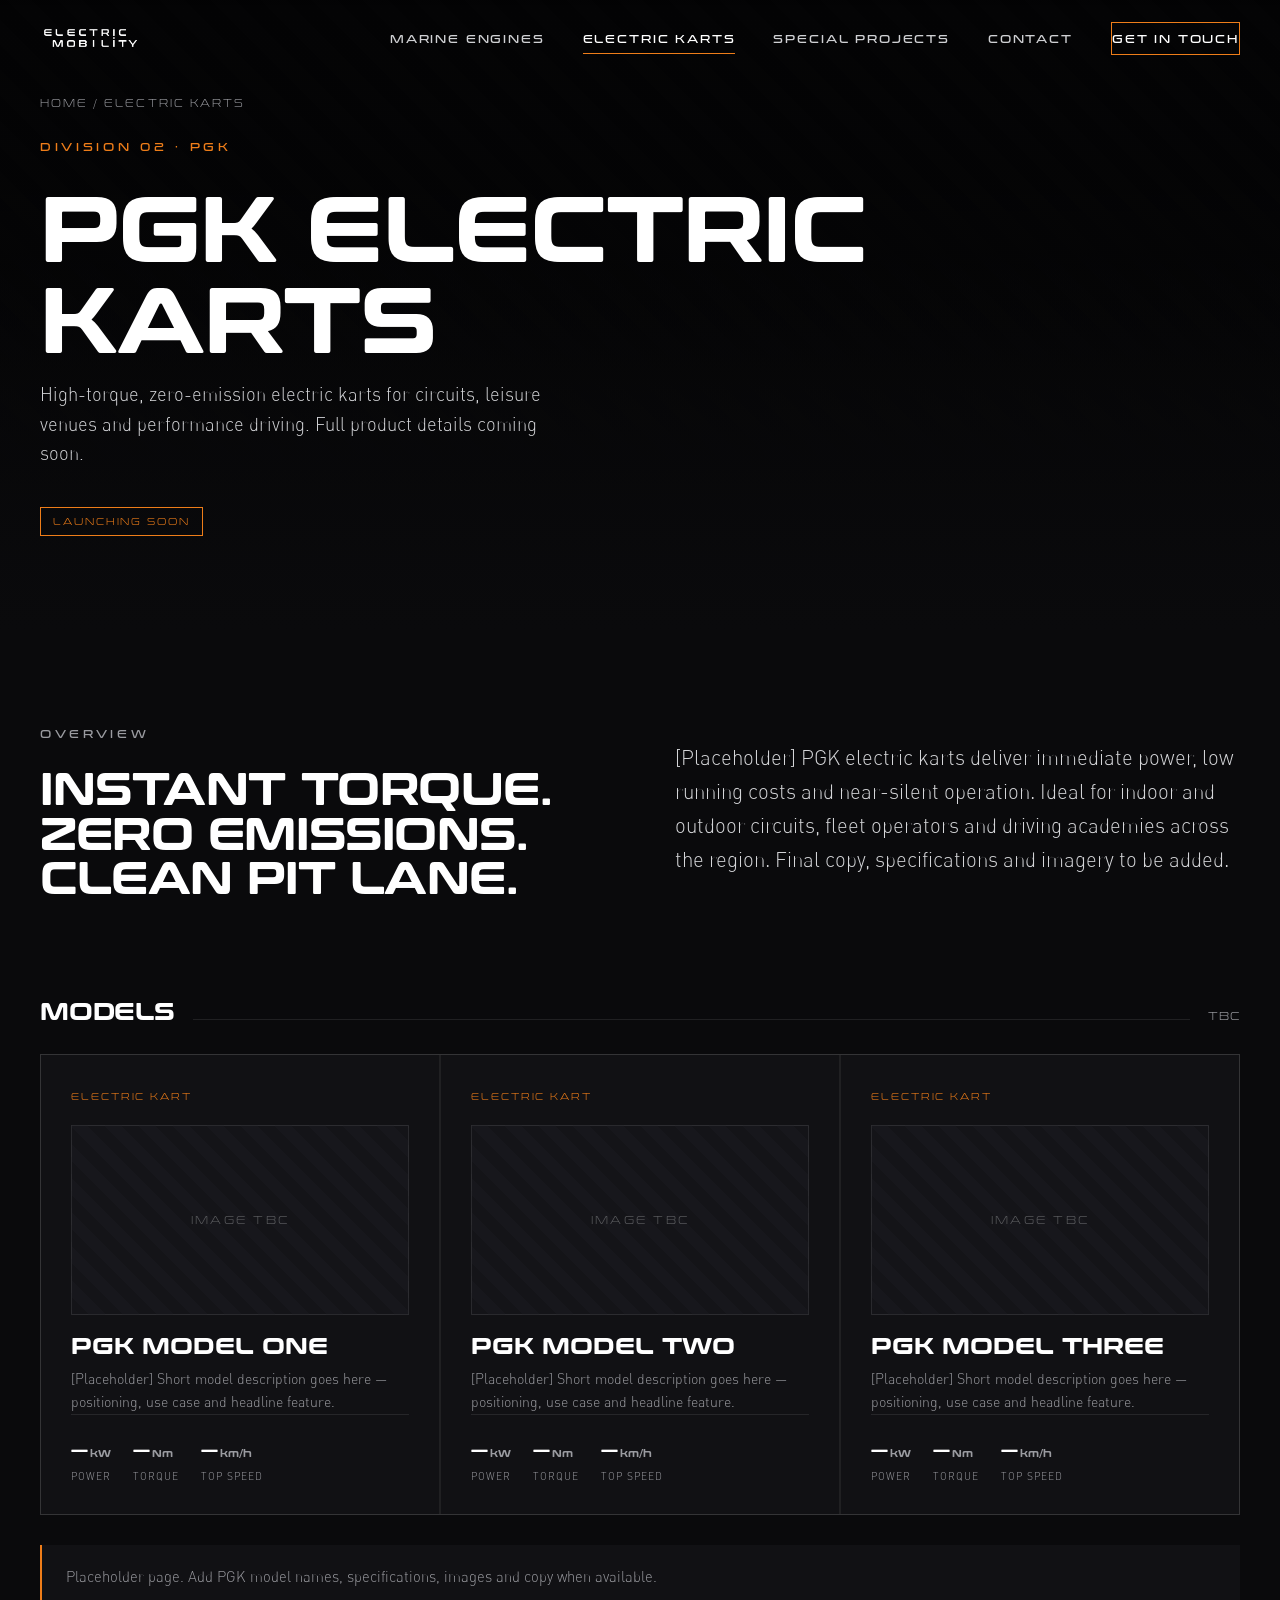
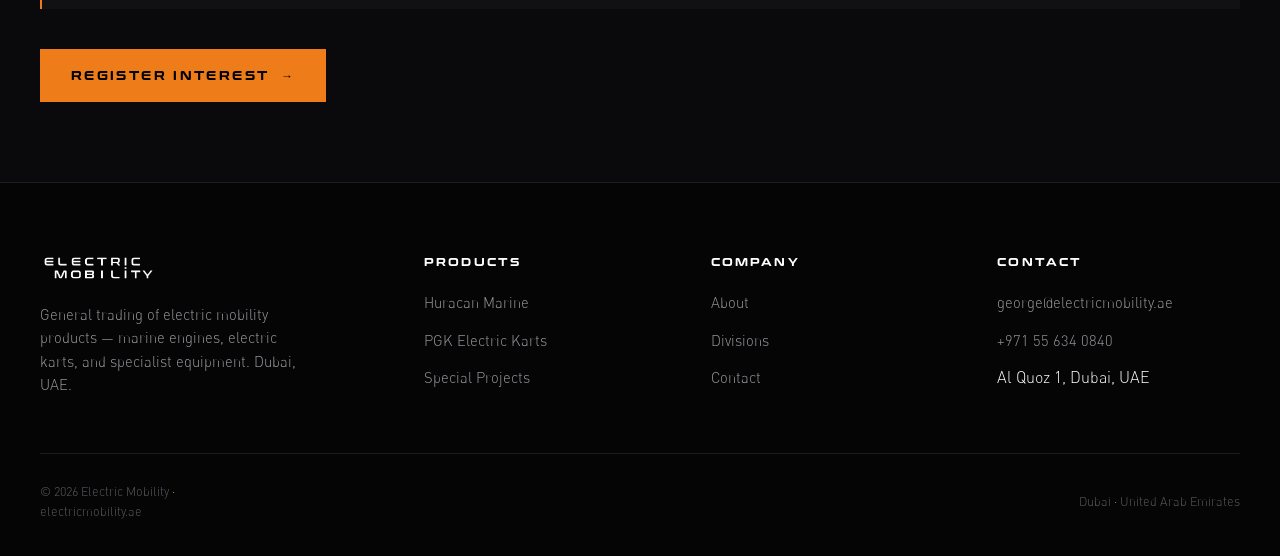
==== karts.html @ 78895242 "Add files via upload" ====
<!DOCTYPE html>
<html lang="en">
<head>
<meta charset="UTF-8">
<meta name="viewport" content="width=device-width, initial-scale=1.0">
<title>PGK Electric Karts | Electric Mobility — Dubai, UAE</title>
<meta name="description" content="PGK electric karts — high-torque, zero-emission karting for circuits, venues and performance driving. Distributed by Electric Mobility, Dubai UAE.">
<link rel="stylesheet" href="css/style.css">
<noscript><style>.reveal{opacity:1;transform:none;}</style></noscript>
</head>
<body>

<!-- NAV -->
<nav class="nav">
  <div class="wrap">
    <a class="nav-logo" href="index.html"><img src="assets/img/logo/em-logo-white.png" alt="Electric Mobility"></a>
    <div class="nav-links">
      <a href="marine.html">Marine Engines</a>
      <a href="karts.html" class="active">Electric Karts</a>
      <a href="special-projects.html">Special Projects</a>
      <a href="index.html#contact">Contact</a>
      <a href="index.html#contact" class="nav-cta">Get in touch</a>
    </div>
    <button class="burger" aria-label="Menu"><span></span><span></span><span></span></button>
  </div>
</nav>
<div class="mobile-menu">
  <a href="marine.html"><span class="idx">01</span>Marine Engines</a>
  <a href="karts.html"><span class="idx">02</span>Electric Karts</a>
  <a href="special-projects.html"><span class="idx">03</span>Special Projects</a>
  <a href="index.html#contact"><span class="idx">04</span>Contact</a>
</div>

<!-- PAGE HERO (placeholder background) -->
<header class="hero page-hero" style="background:radial-gradient(120% 120% at 75% 20%,#1c1c22 0%,#0a0a0c 62%);">
  <div class="hero-bg" style="background:repeating-linear-gradient(45deg,#101014,#101014 18px,#141419 18px,#141419 36px);">
    <div class="hero-bg" style="position:absolute;inset:0;background:linear-gradient(180deg,rgba(0,0,0,.3),rgba(10,10,12,.98));"></div>
  </div>
  <div class="hero-inner">
    <div class="wrap">
      <div class="breadcrumb"><a href="index.html">Home</a> / Electric Karts</div>
      <span class="eyebrow">Division 02 · PGK</span>
      <h1>PGK Electric Karts</h1>
      <p class="sub">High-torque, zero-emission electric karts for circuits, leisure venues and performance driving. Full product details coming soon.</p>
      <div style="margin-top:30px;"><span class="badge-soon">Launching soon</span></div>
    </div>
  </div>
</header>

<!-- INTRO -->
<section class="pad-sm" style="padding-top:90px;">
  <div class="wrap">
    <div class="intro-grid">
      <div class="reveal">
        <span class="eyebrow muted">Overview</span>
        <h2 class="section-title" style="font-size:clamp(1.8rem,3.4vw,2.8rem);">Instant torque. Zero emissions. Clean pit lane.</h2>
      </div>
      <div class="reveal d2">
        <p class="lead">[Placeholder] PGK electric karts deliver immediate power, low running costs and near-silent operation. Ideal for indoor and outdoor circuits, fleet operators and driving academies across the region. Final copy, specifications and imagery to be added.</p>
      </div>
    </div>
  </div>
</section>

<!-- PLACEHOLDER MODELS -->
<section class="pad-sm" style="padding-top:20px;">
  <div class="wrap">
    <div class="group-head reveal"><h3>Models</h3><span class="line"></span><span class="cnt">TBC</span></div>
    <div class="prod-grid">
      <div class="card reveal">
        <div class="card-cat">Electric Kart</div>
        <div class="card-img"><div class="ph" style="width:100%;height:190px;min-height:0;">Image TBC</div></div>
        <h3>PGK Model One</h3>
        <p class="muted" style="font-size:.88rem;">[Placeholder] Short model description goes here — positioning, use case and headline feature.</p>
        <div class="spec">
          <div class="s"><div class="v">—<small>kW</small></div><div class="k">Power</div></div>
          <div class="s"><div class="v">—<small>Nm</small></div><div class="k">Torque</div></div>
          <div class="s"><div class="v">—<small>km/h</small></div><div class="k">Top speed</div></div>
        </div>
      </div>
      <div class="card reveal d1">
        <div class="card-cat">Electric Kart</div>
        <div class="card-img"><div class="ph" style="width:100%;height:190px;min-height:0;">Image TBC</div></div>
        <h3>PGK Model Two</h3>
        <p class="muted" style="font-size:.88rem;">[Placeholder] Short model description goes here — positioning, use case and headline feature.</p>
        <div class="spec">
          <div class="s"><div class="v">—<small>kW</small></div><div class="k">Power</div></div>
          <div class="s"><div class="v">—<small>Nm</small></div><div class="k">Torque</div></div>
          <div class="s"><div class="v">—<small>km/h</small></div><div class="k">Top speed</div></div>
        </div>
      </div>
      <div class="card reveal d2">
        <div class="card-cat">Electric Kart</div>
        <div class="card-img"><div class="ph" style="width:100%;height:190px;min-height:0;">Image TBC</div></div>
        <h3>PGK Model Three</h3>
        <p class="muted" style="font-size:.88rem;">[Placeholder] Short model description goes here — positioning, use case and headline feature.</p>
        <div class="spec">
          <div class="s"><div class="v">—<small>kW</small></div><div class="k">Power</div></div>
          <div class="s"><div class="v">—<small>Nm</small></div><div class="k">Torque</div></div>
          <div class="s"><div class="v">—<small>km/h</small></div><div class="k">Top speed</div></div>
        </div>
      </div>
    </div>
    <div class="note reveal">Placeholder page. Add PGK model names, specifications, images and copy when available.</div>
    <div style="margin-top:40px;" class="reveal"><a href="index.html#contact" class="btn orange">Register interest <span class="arw">→</span></a></div>
  </div>
</section>

<!-- FOOTER -->
<footer class="footer">
  <div class="wrap">
    <div class="footer-grid">
      <div>
        <div class="footer-logo"><img src="assets/img/logo/em-logo-white.png" alt="Electric Mobility"></div>
        <p>General trading of electric mobility products — marine engines, electric karts, and specialist equipment. Dubai, UAE.</p>
      </div>
      <div>
        <h5>Products</h5>
        <ul>
          <li><a href="marine.html">Huracan Marine</a></li>
          <li><a href="karts.html">PGK Electric Karts</a></li>
          <li><a href="special-projects.html">Special Projects</a></li>
        </ul>
      </div>
      <div>
        <h5>Company</h5>
        <ul>
          <li><a href="index.html#about">About</a></li>
          <li><a href="index.html#products">Divisions</a></li>
          <li><a href="index.html#contact">Contact</a></li>
        </ul>
      </div>
      <div>
        <h5>Contact</h5>
        <ul>
          <li><a href="mailto:george@electricmobility.ae">george@electricmobility.ae</a></li>
          <li><a href="tel:+971556340840">+971 55 634 0840</a></li>
          <li>Al Quoz 1, Dubai, UAE</li>
        </ul>
      </div>
    </div>
    <div class="footer-bottom">
      <p>© <span class="year">2026</span> Electric Mobility <span class="dot">·</span> electricmobility.ae</p>
      <p>Dubai <span class="dot">·</span> United Arab Emirates</p>
    </div>
  </div>
</footer>

<script src="js/main.js"></script>
</body>
</html>
---- css/style.css ----
/* =========================================================
   ELECTRIC MOBILITY — electricmobility.ae
   Dark technical theme. Brand: Black / Orange #EE7D19 / Grey #5A5B5E
   Type: Conthrax (headlines) + DIN Pro (body)
   ========================================================= */

/* ---------- Fonts ---------- */
@font-face{font-family:'Conthrax';src:url('../assets/fonts/Conthrax-Light.otf') format('opentype');font-weight:300;font-style:normal;font-display:swap;}
@font-face{font-family:'Conthrax';src:url('../assets/fonts/Conthrax-Regular.otf') format('opentype');font-weight:400;font-style:normal;font-display:swap;}
@font-face{font-family:'Conthrax';src:url('../assets/fonts/Conthrax-SemiBold.otf') format('opentype');font-weight:600;font-style:normal;font-display:swap;}
@font-face{font-family:'Conthrax';src:url('../assets/fonts/Conthrax-Bold.otf') format('opentype');font-weight:700;font-style:normal;font-display:swap;}
@font-face{font-family:'DINPro';src:url('../assets/fonts/DINPro-Light.otf') format('opentype');font-weight:300;font-style:normal;font-display:swap;}
@font-face{font-family:'DINPro';src:url('../assets/fonts/DINPro-Medium.otf') format('opentype');font-weight:500;font-style:normal;font-display:swap;}
@font-face{font-family:'DINPro';src:url('../assets/fonts/DINPro-Bold.otf') format('opentype');font-weight:700;font-style:normal;font-display:swap;}

/* ---------- Tokens ---------- */
:root{
  --black:#000000;
  --bg:#0a0a0c;
  --bg-2:#111114;
  --bg-3:#17171b;
  --orange:#ee7d19;
  --orange-soft:#f79a4a;
  --grey:#5a5b5e;
  --grey-light:#9a9ba0;
  --line:rgba(255,255,255,0.09);
  --white:#ffffff;
  --head:'Conthrax',sans-serif;
  --body:'DINPro','Segoe UI',sans-serif;
  --nav-h:78px;
  --ease:cubic-bezier(0.16,1,0.3,1);
}

/* ---------- Reset ---------- */
*{margin:0;padding:0;box-sizing:border-box;}
html{scroll-behavior:smooth;-webkit-text-size-adjust:100%;}
body{
  font-family:var(--body);font-weight:300;
  background:var(--bg);color:var(--white);
  line-height:1.6;overflow-x:hidden;
  -webkit-font-smoothing:antialiased;
}
img{max-width:100%;display:block;}
a{color:inherit;text-decoration:none;}
::selection{background:var(--orange);color:#000;}

/* scrollbar */
::-webkit-scrollbar{width:10px;}
::-webkit-scrollbar-track{background:#000;}
::-webkit-scrollbar-thumb{background:#2a2a2e;border-radius:0;}
::-webkit-scrollbar-thumb:hover{background:var(--orange);}

/* ---------- Typography ---------- */
h1,h2,h3,h4,.head{font-family:var(--head);font-weight:700;line-height:1.02;letter-spacing:-0.01em;text-transform:uppercase;}
.eyebrow{
  font-family:var(--head);font-weight:400;font-size:.72rem;letter-spacing:.32em;
  text-transform:uppercase;color:var(--orange);display:inline-block;margin-bottom:22px;
}
.eyebrow.muted{color:var(--grey-light);}
.display{font-size:clamp(2.6rem,7vw,6.2rem);}
.section-title{font-size:clamp(2rem,4.6vw,3.7rem);}
p.lead{font-size:clamp(1.05rem,1.6vw,1.35rem);color:#d5d6d9;font-weight:300;line-height:1.65;}
.muted{color:var(--grey-light);}

/* ---------- Layout ---------- */
.wrap{width:100%;max-width:1320px;margin:0 auto;padding:0 40px;}
section{position:relative;}
.pad{padding:130px 0;}
.pad-sm{padding:80px 0;}

/* ---------- Buttons ---------- */
.btn{
  display:inline-flex;align-items:center;gap:12px;
  font-family:var(--head);font-weight:400;font-size:.74rem;letter-spacing:.2em;text-transform:uppercase;
  padding:16px 30px;border:1px solid rgba(255,255,255,.25);color:#fff;
  background:transparent;cursor:pointer;transition:all .4s var(--ease);
}
.btn .arw{transition:transform .4s var(--ease);}
.btn:hover{background:#fff;color:#000;border-color:#fff;}
.btn:hover .arw{transform:translateX(5px);}
.btn.orange{background:var(--orange);border-color:var(--orange);color:#000;font-weight:700;}
.btn.orange:hover{background:var(--orange-soft);border-color:var(--orange-soft);}
.btn.ghost:hover{background:var(--orange);border-color:var(--orange);color:#000;}

/* ---------- Nav ---------- */
.nav{
  position:fixed;top:0;left:0;width:100%;height:var(--nav-h);z-index:1000;
  display:flex;align-items:center;
  transition:background .45s var(--ease),border-color .45s var(--ease),backdrop-filter .45s var(--ease);
  border-bottom:1px solid transparent;
}
.nav.scrolled{background:rgba(8,8,10,.82);backdrop-filter:blur(14px);border-bottom:1px solid var(--line);}
.nav .wrap{display:flex;align-items:center;justify-content:space-between;}
.nav-logo img{height:26px;width:auto;}
.nav-links{display:flex;align-items:center;gap:38px;}
.nav-links a{
  font-family:var(--head);font-weight:400;font-size:.72rem;letter-spacing:.16em;text-transform:uppercase;
  color:#cfd0d3;position:relative;padding:6px 0;transition:color .3s;
}
.nav-links a::after{content:"";position:absolute;left:0;bottom:0;width:0;height:1px;background:var(--orange);transition:width .35s var(--ease);}
.nav-links a:hover{color:#fff;}
.nav-links a:hover::after,.nav-links a.active::after{width:100%;}
.nav-links a.active{color:#fff;}
.nav-cta{border:1px solid var(--orange);color:#fff!important;padding:11px 20px;}
.nav-cta::after{display:none!important;}
.nav-cta:hover{background:var(--orange);color:#000!important;}
.burger{display:none;flex-direction:column;gap:6px;background:none;border:0;cursor:pointer;padding:8px;}
.burger span{width:26px;height:2px;background:#fff;transition:.3s;}
.mobile-menu{
  position:fixed;inset:0;background:#0a0a0c;z-index:999;transform:translateX(100%);
  transition:transform .5s var(--ease);display:flex;flex-direction:column;justify-content:center;gap:8px;padding:40px;
}
.mobile-menu.open{transform:translateX(0);}
.mobile-menu a{font-family:var(--head);font-weight:700;font-size:2rem;text-transform:uppercase;padding:14px 0;border-bottom:1px solid var(--line);}
.mobile-menu a .idx{font-size:.8rem;color:var(--orange);margin-right:14px;vertical-align:middle;}

/* ---------- Hero ---------- */
.hero{height:100vh;min-height:640px;position:relative;display:flex;align-items:flex-end;overflow:hidden;}
.hero-bg{position:absolute;inset:0;z-index:0;}
.hero-bg img{width:100%;height:100%;object-fit:cover;transform:scale(1.08);animation:heroZoom 14s var(--ease) forwards;}
@keyframes heroZoom{to{transform:scale(1);}}
.hero-bg::after{content:"";position:absolute;inset:0;
  background:linear-gradient(180deg,rgba(0,0,0,.55) 0%,rgba(0,0,0,.15) 35%,rgba(0,0,0,.65) 78%,rgba(0,0,0,.97) 100%);}
.hero-inner{position:relative;z-index:2;width:100%;padding-bottom:9vh;}
.hero h1{font-size:clamp(2.7rem,8vw,7rem);margin:0 0 26px;max-width:16ch;}
.hero h1 .thin{font-weight:300;color:#e9eaec;}
.hero .sub{max-width:52ch;color:#d3d4d7;font-size:clamp(1rem,1.5vw,1.28rem);margin-bottom:38px;}
.hero-actions{display:flex;gap:16px;flex-wrap:wrap;}
.scroll-hint{position:absolute;left:40px;bottom:26px;z-index:3;display:flex;align-items:center;gap:12px;
  font-family:var(--head);font-size:.62rem;letter-spacing:.28em;text-transform:uppercase;color:var(--grey-light);}
.scroll-hint .bar{width:44px;height:1px;background:var(--grey-light);position:relative;overflow:hidden;}
.scroll-hint .bar::after{content:"";position:absolute;left:-44px;top:0;width:44px;height:100%;background:var(--orange);animation:slide 2.4s infinite;}
@keyframes slide{to{left:44px;}}

/* ---------- Marquee strip ---------- */
.strip{border-top:1px solid var(--line);border-bottom:1px solid var(--line);background:#050506;overflow:hidden;}
.strip .track{display:flex;gap:60px;padding:22px 0;white-space:nowrap;animation:marq 30s linear infinite;}
.strip span{font-family:var(--head);font-size:.82rem;letter-spacing:.22em;text-transform:uppercase;color:var(--grey-light);display:inline-flex;align-items:center;gap:60px;}
.strip span::before{content:"";width:6px;height:6px;background:var(--orange);display:inline-block;}
@keyframes marq{to{transform:translateX(-50%);}}

/* ---------- Section intro ---------- */
.intro-grid{display:grid;grid-template-columns:1fr 1fr;gap:70px;align-items:center;}
.intro-grid .col-txt h2{font-size:clamp(1.8rem,3.4vw,2.9rem);margin-bottom:26px;}
.stat-row{display:flex;gap:50px;margin-top:46px;flex-wrap:wrap;}
.stat .n{font-family:var(--head);font-weight:700;font-size:clamp(2rem,4vw,3.1rem);color:#fff;line-height:1;}
.stat .n span{color:var(--orange);}
.stat .l{font-size:.8rem;letter-spacing:.12em;text-transform:uppercase;color:var(--grey-light);margin-top:10px;}
.intro-img{position:relative;aspect-ratio:4/5;overflow:hidden;}
.intro-img img{width:100%;height:100%;object-fit:cover;}
.intro-img .tag{position:absolute;left:20px;bottom:20px;background:rgba(0,0,0,.6);backdrop-filter:blur(6px);
  padding:10px 16px;font-family:var(--head);font-size:.62rem;letter-spacing:.2em;text-transform:uppercase;border:1px solid var(--line);}

/* ---------- Category blocks ---------- */
.cat{position:relative;min-height:92vh;display:flex;align-items:center;overflow:hidden;border-top:1px solid var(--line);}
.cat-bg{position:absolute;inset:0;z-index:0;}
.cat-bg img{width:100%;height:100%;object-fit:cover;}
.cat-bg::after{content:"";position:absolute;inset:0;}
.cat.left .cat-bg::after{background:linear-gradient(90deg,rgba(6,6,8,.94) 0%,rgba(6,6,8,.72) 42%,rgba(6,6,8,.25) 100%);}
.cat.right{justify-content:flex-end;}
.cat.right .cat-bg::after{background:linear-gradient(270deg,rgba(6,6,8,.94) 0%,rgba(6,6,8,.72) 42%,rgba(6,6,8,.25) 100%);}
.cat-content{position:relative;z-index:2;max-width:560px;}
.cat-num{font-family:var(--head);font-weight:700;font-size:.8rem;letter-spacing:.2em;color:var(--orange);margin-bottom:20px;}
.cat h2{font-size:clamp(2.3rem,5.2vw,4.4rem);margin-bottom:24px;}
.cat p{color:#cfd0d3;font-size:1.08rem;margin-bottom:20px;max-width:46ch;}
.cat .feat{list-style:none;display:flex;flex-wrap:wrap;gap:10px 10px;margin:26px 0 34px;}
.cat .feat li{font-family:var(--head);font-size:.64rem;letter-spacing:.14em;text-transform:uppercase;
  border:1px solid var(--line);padding:9px 14px;color:#cbccd0;}
.badge-soon{display:inline-block;font-family:var(--head);font-size:.6rem;letter-spacing:.2em;text-transform:uppercase;
  color:var(--orange);border:1px solid var(--orange);padding:6px 12px;margin-bottom:22px;}

/* ---------- Product grid (marine page) ---------- */
.filter-bar{display:flex;flex-wrap:wrap;gap:10px;margin-bottom:56px;}
.filter-bar button{
  font-family:var(--head);font-size:.66rem;letter-spacing:.16em;text-transform:uppercase;
  background:transparent;color:var(--grey-light);border:1px solid var(--line);padding:11px 20px;cursor:pointer;transition:.3s;
}
.filter-bar button:hover{color:#fff;border-color:rgba(255,255,255,.4);}
.filter-bar button.active{background:var(--orange);color:#000;border-color:var(--orange);}
.prod-grid{display:grid;grid-template-columns:repeat(3,1fr);gap:2px;background:var(--line);border:1px solid var(--line);}
.card{
  background:var(--bg-2);padding:34px 30px 30px;position:relative;overflow:hidden;
  transition:background .45s var(--ease);display:flex;flex-direction:column;min-height:430px;
}
.card::before{content:"";position:absolute;left:0;top:0;width:100%;height:2px;background:var(--orange);transform:scaleX(0);transform-origin:left;transition:transform .5s var(--ease);}
.card:hover{background:var(--bg-3);}
.card:hover::before{transform:scaleX(1);}
.card:hover .card-img img{transform:scale(1.07);}
.card-cat{font-family:var(--head);font-size:.6rem;letter-spacing:.2em;text-transform:uppercase;color:var(--orange);margin-bottom:14px;}
.card-img{height:190px;display:flex;align-items:center;justify-content:center;margin:6px 0 18px;}
.card-img img{max-height:190px;width:auto;object-fit:contain;transition:transform .6s var(--ease);filter:drop-shadow(0 20px 30px rgba(0,0,0,.5));}
.card h3{font-size:1.45rem;margin-bottom:12px;letter-spacing:0;}
.card .spec{display:flex;gap:22px;margin-top:auto;padding-top:20px;border-top:1px solid var(--line);}
.card .spec .s .v{font-family:var(--head);font-weight:700;font-size:1.15rem;color:#fff;}
.card .spec .s .v small{font-size:.62rem;color:var(--grey-light);margin-left:2px;}
.card .spec .s .k{font-size:.64rem;letter-spacing:.1em;text-transform:uppercase;color:var(--grey-light);margin-top:4px;}
.card .more{margin-top:20px;font-family:var(--head);font-size:.64rem;letter-spacing:.18em;text-transform:uppercase;color:var(--grey-light);display:flex;align-items:center;gap:8px;transition:color .3s;}
.card:hover .more{color:var(--orange);}

/* group heading */
.group-head{display:flex;align-items:baseline;gap:18px;margin:70px 0 30px;}
.group-head:first-of-type{margin-top:0;}
.group-head h3{font-size:1.5rem;}
.group-head .line{flex:1;height:1px;background:var(--line);}
.group-head .cnt{font-family:var(--head);font-size:.7rem;color:var(--grey-light);letter-spacing:.1em;}

/* page hero (interior) */
.page-hero{height:70vh;min-height:520px;display:flex;align-items:flex-end;position:relative;overflow:hidden;}
.page-hero .hero-bg::after{background:linear-gradient(180deg,rgba(0,0,0,.5),rgba(0,0,0,.4) 40%,rgba(10,10,12,.98));}
.page-hero .hero-inner{padding-bottom:8vh;}
.page-hero h1{font-size:clamp(2.6rem,7vw,6rem);margin-bottom:20px;}
.page-hero .sub{max-width:56ch;color:#d3d4d7;font-size:1.15rem;}
.breadcrumb{font-family:var(--head);font-size:.64rem;letter-spacing:.2em;text-transform:uppercase;color:var(--grey-light);margin-bottom:22px;}
.breadcrumb a:hover{color:var(--orange);}

/* placeholder blocks */
.ph{background:repeating-linear-gradient(45deg,#141418,#141418 12px,#17171c 12px,#17171c 24px);
  border:1px solid var(--line);display:flex;align-items:center;justify-content:center;
  color:var(--grey);font-family:var(--head);font-size:.7rem;letter-spacing:.2em;text-transform:uppercase;min-height:280px;}
.ph.tall{aspect-ratio:4/5;}
.ph-grid{display:grid;grid-template-columns:repeat(3,1fr);gap:20px;}
.note{border-left:2px solid var(--orange);background:var(--bg-2);padding:20px 24px;color:var(--grey-light);font-size:.92rem;margin-top:30px;}

/* ---------- Contact ---------- */
.contact{background:linear-gradient(180deg,#0a0a0c,#060608);}
.contact-grid{display:grid;grid-template-columns:1.1fr .9fr;gap:70px;}
.contact h2{font-size:clamp(2rem,4vw,3.2rem);margin-bottom:22px;}
.contact-info{margin-top:40px;display:grid;gap:26px;}
.ci .k{font-family:var(--head);font-size:.66rem;letter-spacing:.2em;text-transform:uppercase;color:var(--orange);margin-bottom:8px;}
.ci .v{font-size:1.05rem;color:#e6e7e9;}
.form{display:grid;gap:16px;}
.form input,.form textarea,.form select{
  width:100%;background:var(--bg-2);border:1px solid var(--line);color:#fff;padding:15px 16px;
  font-family:var(--body);font-size:.98rem;transition:border-color .3s;
}
.form input:focus,.form textarea:focus,.form select:focus{outline:none;border-color:var(--orange);}
.form textarea{min-height:130px;resize:vertical;}
.form .row2{display:grid;grid-template-columns:1fr 1fr;gap:16px;}
.form label{font-size:.72rem;letter-spacing:.12em;text-transform:uppercase;color:var(--grey-light);}

/* ---------- Footer ---------- */
.footer{background:#050506;border-top:1px solid var(--line);padding:70px 0 34px;}
.footer-grid{display:grid;grid-template-columns:1.4fr 1fr 1fr 1fr;gap:44px;margin-bottom:56px;}
.footer-logo img{height:30px;margin-bottom:20px;}
.footer p{color:var(--grey-light);font-size:.92rem;max-width:34ch;}
.footer h5{font-family:var(--head);font-size:.68rem;letter-spacing:.2em;text-transform:uppercase;color:#fff;margin-bottom:20px;}
.footer ul{list-style:none;display:grid;gap:12px;}
.footer ul a{color:var(--grey-light);font-size:.92rem;transition:color .3s;}
.footer ul a:hover{color:var(--orange);}
.footer-bottom{display:flex;justify-content:space-between;align-items:center;padding-top:28px;border-top:1px solid var(--line);flex-wrap:wrap;gap:14px;}
.footer-bottom p{font-size:.78rem;color:var(--grey);}
.footer-bottom .dot{color:var(--orange);}

/* ---------- Reveal animation ---------- */
.reveal{opacity:0;transform:translateY(38px);transition:opacity 1s var(--ease),transform 1s var(--ease);}
.reveal.in{opacity:1;transform:none;}
.reveal.d1{transition-delay:.08s;}
.reveal.d2{transition-delay:.16s;}
.reveal.d3{transition-delay:.24s;}
.reveal.d4{transition-delay:.32s;}

/* ---------- Responsive ---------- */
@media(max-width:980px){
  .wrap{padding:0 24px;}
  .pad{padding:90px 0;}
  .nav-links{display:none;}
  .burger{display:flex;}
  .intro-grid,.contact-grid{grid-template-columns:1fr;gap:44px;}
  .prod-grid{grid-template-columns:repeat(2,1fr);}
  .ph-grid{grid-template-columns:1fr 1fr;}
  .footer-grid{grid-template-columns:1fr 1fr;gap:34px;}
  .cat.right{justify-content:flex-start;}
  .cat.right .cat-bg::after{background:linear-gradient(90deg,rgba(6,6,8,.94),rgba(6,6,8,.7) 42%,rgba(6,6,8,.3));}
  .scroll-hint{display:none;}
}
@media(max-width:600px){
  .wrap{padding:0 18px;}
  .prod-grid{grid-template-columns:1fr;}
  .ph-grid{grid-template-columns:1fr;}
  .footer-grid{grid-template-columns:1fr;}
  .form .row2{grid-template-columns:1fr;}
  .stat-row{gap:30px;}
  .hero{min-height:560px;}
}
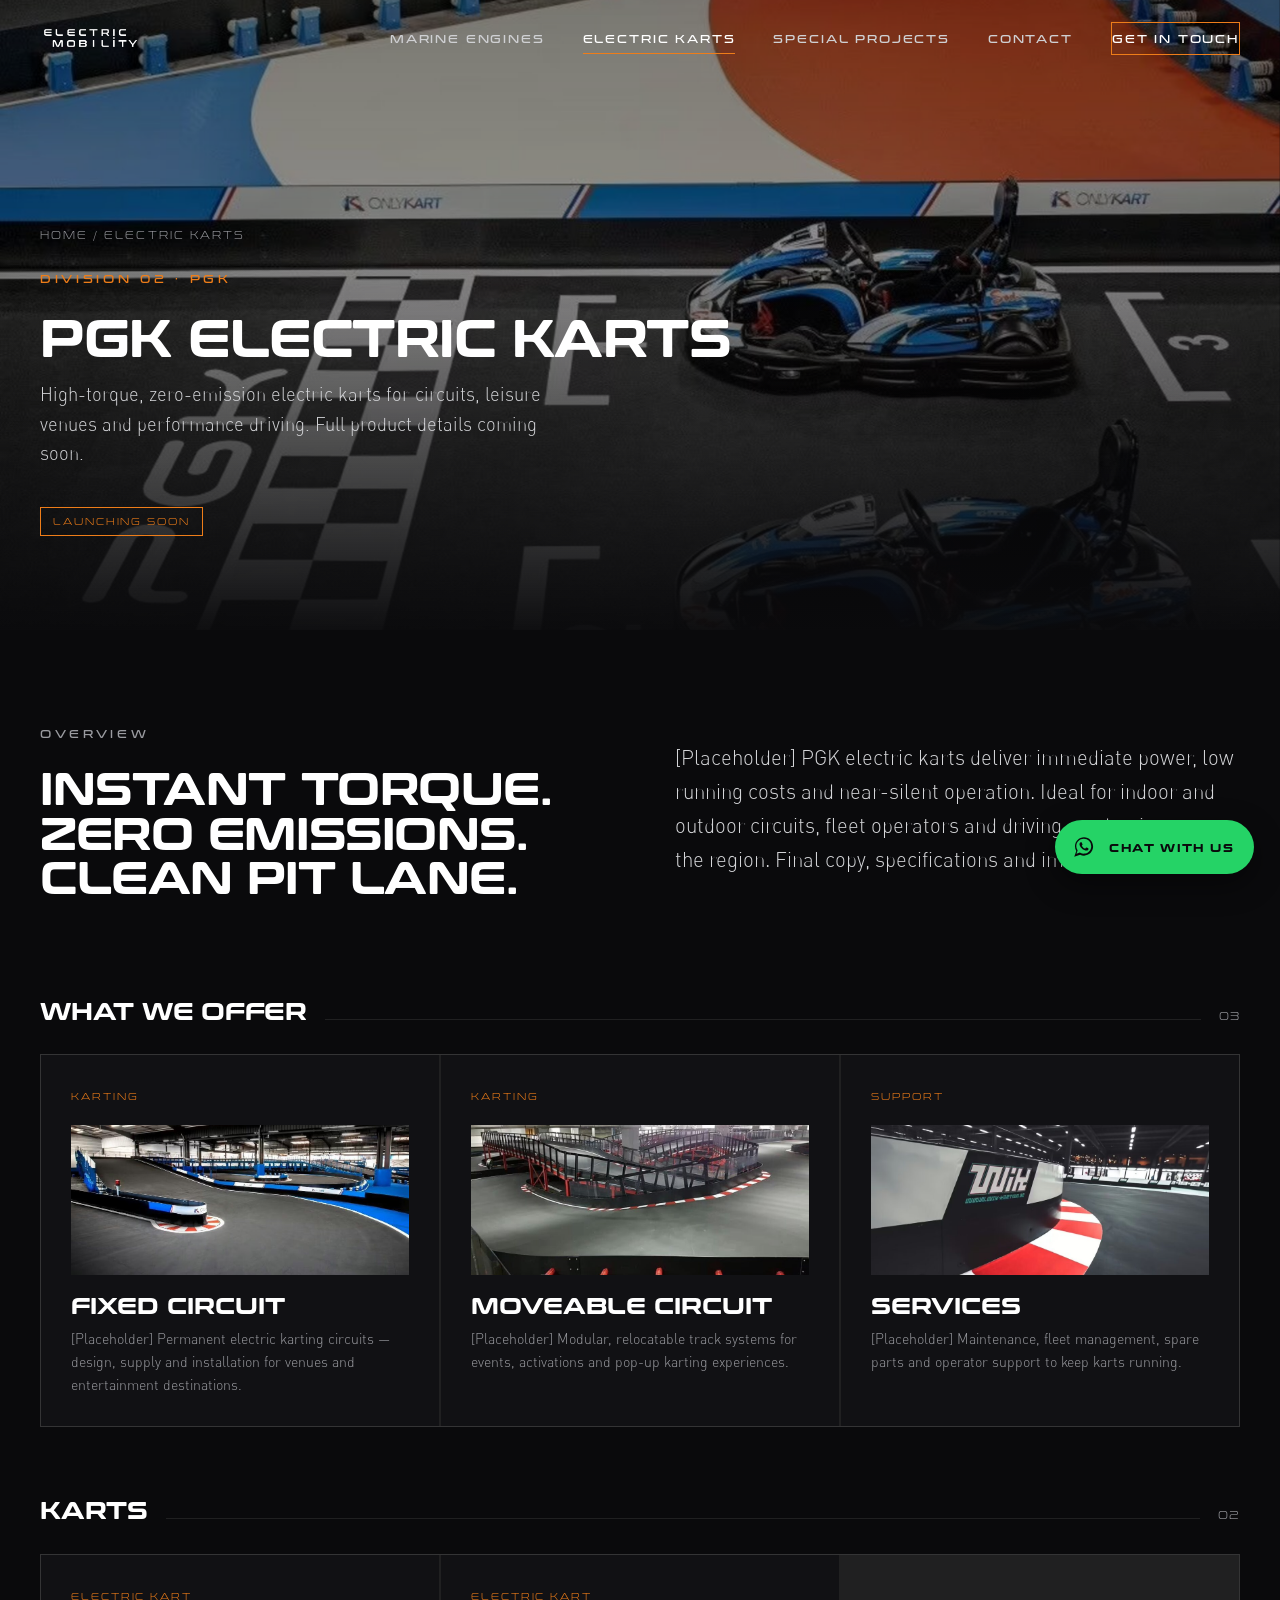
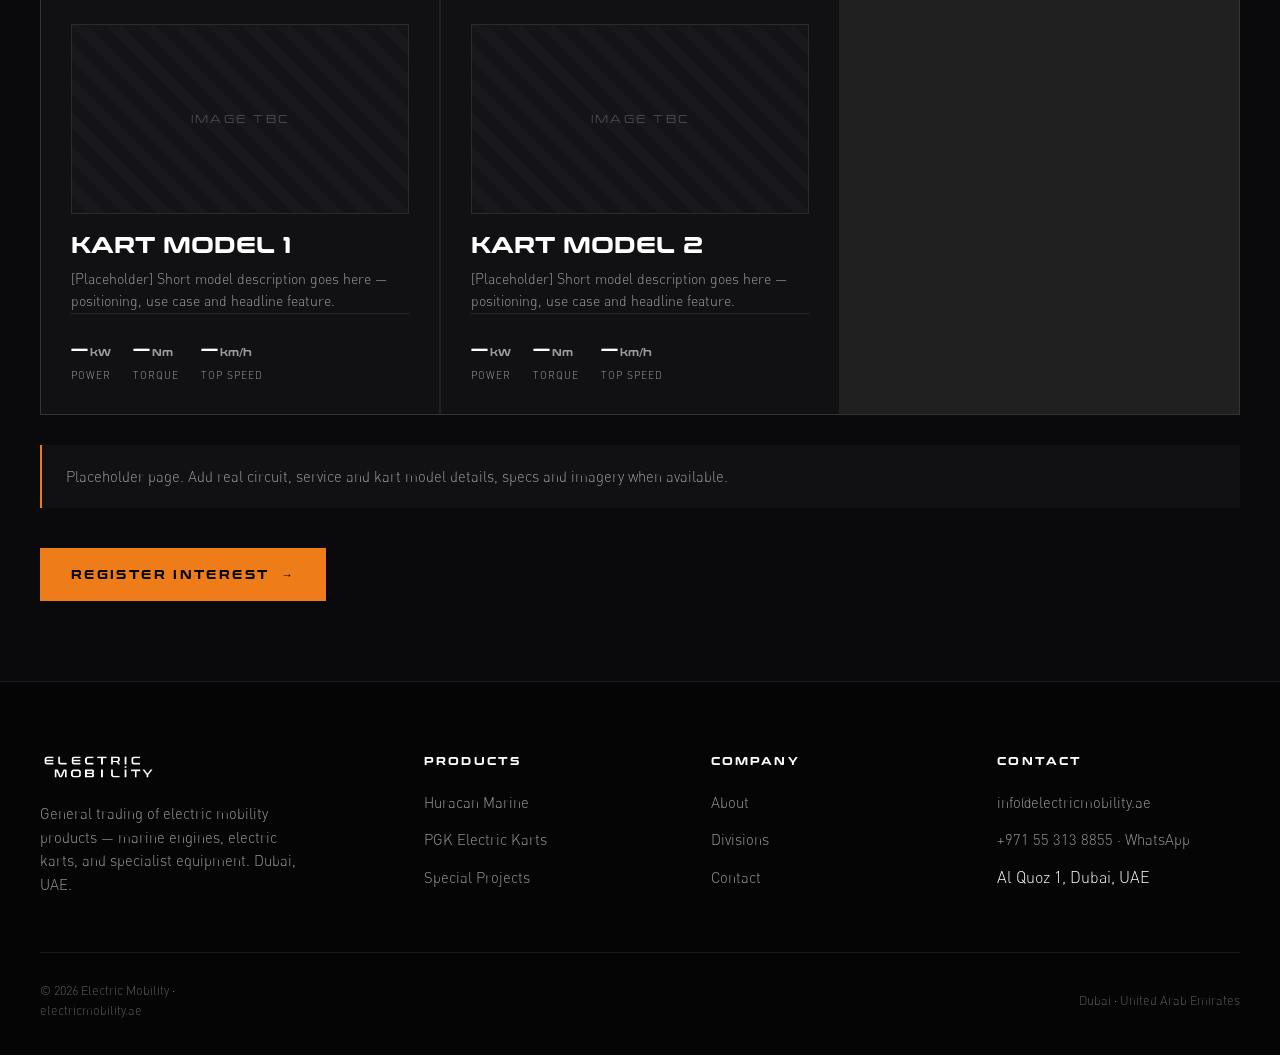
==== commit 1815041b: "Add files via upload" ====
--- a/karts.html
+++ b/karts.html
@@ -32,10 +32,8 @@
 </div>
 
 <!-- PAGE HERO (placeholder background) -->
-<header class="hero page-hero" style="background:radial-gradient(120% 120% at 75% 20%,#1c1c22 0%,#0a0a0c 62%);">
-  <div class="hero-bg" style="background:repeating-linear-gradient(45deg,#101014,#101014 18px,#141419 18px,#141419 36px);">
-    <div class="hero-bg" style="position:absolute;inset:0;background:linear-gradient(180deg,rgba(0,0,0,.3),rgba(10,10,12,.98));"></div>
-  </div>
+<header class="hero page-hero">
+  <div class="hero-bg"><img src="assets/img/karts/karts-hero.jpg" alt="PGK electric kart circuit"></div>
   <div class="hero-inner">
     <div class="wrap">
       <div class="breadcrumb"><a href="index.html">Home</a> / Electric Karts</div>
@@ -62,15 +60,37 @@
   </div>
 </section>
 
-<!-- PLACEHOLDER MODELS -->
+<!-- OFFERINGS -->
 <section class="pad-sm" style="padding-top:20px;">
   <div class="wrap">
-    <div class="group-head reveal"><h3>Models</h3><span class="line"></span><span class="cnt">TBC</span></div>
+    <div class="group-head reveal"><h3>What we offer</h3><span class="line"></span><span class="cnt">03</span></div>
+    <div class="prod-grid">
+      <div class="card reveal" style="min-height:340px;">
+        <div class="card-cat">Karting</div>
+        <div class="card-img" style="height:150px;"><img src="assets/img/karts/fixed-circuit.jpg" alt="Fixed electric karting circuit" style="width:100%;height:150px;object-fit:cover;filter:none;"></div>
+        <h3>Fixed Circuit</h3>
+        <p class="muted" style="font-size:.88rem;">[Placeholder] Permanent electric karting circuits — design, supply and installation for venues and entertainment destinations.</p>
+      </div>
+      <div class="card reveal d1" style="min-height:340px;">
+        <div class="card-cat">Karting</div>
+        <div class="card-img" style="height:150px;"><img src="assets/img/karts/moveable-circuit.jpg" alt="Modular relocatable karting circuit" style="width:100%;height:150px;object-fit:cover;filter:none;"></div>
+        <h3>Moveable Circuit</h3>
+        <p class="muted" style="font-size:.88rem;">[Placeholder] Modular, relocatable track systems for events, activations and pop-up karting experiences.</p>
+      </div>
+      <div class="card reveal d2" style="min-height:340px;">
+        <div class="card-cat">Support</div>
+        <div class="card-img" style="height:150px;"><img src="assets/img/karts/services.jpg" alt="Karting circuit branding and safety kerbs" style="width:100%;height:150px;object-fit:cover;filter:none;"></div>
+        <h3>Services</h3>
+        <p class="muted" style="font-size:.88rem;">[Placeholder] Maintenance, fleet management, spare parts and operator support to keep karts running.</p>
+      </div>
+    </div>
+
+    <div class="group-head reveal"><h3>Karts</h3><span class="line"></span><span class="cnt">02</span></div>
     <div class="prod-grid">
       <div class="card reveal">
         <div class="card-cat">Electric Kart</div>
         <div class="card-img"><div class="ph" style="width:100%;height:190px;min-height:0;">Image TBC</div></div>
-        <h3>PGK Model One</h3>
+        <h3>Kart Model 1</h3>
         <p class="muted" style="font-size:.88rem;">[Placeholder] Short model description goes here — positioning, use case and headline feature.</p>
         <div class="spec">
           <div class="s"><div class="v">—<small>kW</small></div><div class="k">Power</div></div>
@@ -81,18 +101,7 @@
       <div class="card reveal d1">
         <div class="card-cat">Electric Kart</div>
         <div class="card-img"><div class="ph" style="width:100%;height:190px;min-height:0;">Image TBC</div></div>
-        <h3>PGK Model Two</h3>
-        <p class="muted" style="font-size:.88rem;">[Placeholder] Short model description goes here — positioning, use case and headline feature.</p>
-        <div class="spec">
-          <div class="s"><div class="v">—<small>kW</small></div><div class="k">Power</div></div>
-          <div class="s"><div class="v">—<small>Nm</small></div><div class="k">Torque</div></div>
-          <div class="s"><div class="v">—<small>km/h</small></div><div class="k">Top speed</div></div>
-        </div>
-      </div>
-      <div class="card reveal d2">
-        <div class="card-cat">Electric Kart</div>
-        <div class="card-img"><div class="ph" style="width:100%;height:190px;min-height:0;">Image TBC</div></div>
-        <h3>PGK Model Three</h3>
+        <h3>Kart Model 2</h3>
         <p class="muted" style="font-size:.88rem;">[Placeholder] Short model description goes here — positioning, use case and headline feature.</p>
         <div class="spec">
           <div class="s"><div class="v">—<small>kW</small></div><div class="k">Power</div></div>
@@ -101,7 +110,7 @@
         </div>
       </div>
     </div>
-    <div class="note reveal">Placeholder page. Add PGK model names, specifications, images and copy when available.</div>
+    <div class="note reveal">Placeholder page. Add real circuit, service and kart model details, specs and imagery when available.</div>
     <div style="margin-top:40px;" class="reveal"><a href="index.html#contact" class="btn orange">Register interest <span class="arw">→</span></a></div>
   </div>
 </section>
@@ -133,8 +142,8 @@
       <div>
         <h5>Contact</h5>
         <ul>
-          <li><a href="mailto:george@electricmobility.ae">george@electricmobility.ae</a></li>
-          <li><a href="tel:+971556340840">+971 55 634 0840</a></li>
+          <li><a href="mailto:info@electricmobility.ae">info@electricmobility.ae</a></li>
+          <li><a href="https://wa.me/971553138855" target="_blank" rel="noopener">+971 55 313 8855 · WhatsApp</a></li>
           <li>Al Quoz 1, Dubai, UAE</li>
         </ul>
       </div>
@@ -147,5 +156,10 @@
 </footer>
 
 <script src="js/main.js"></script>
+<!-- WhatsApp floating chat button -->
+<a class="wa-float" href="https://wa.me/971553138855?text=Hi%20Electric%20Mobility%2C%20I%27d%20like%20to%20know%20more." target="_blank" rel="noopener" aria-label="Chat on WhatsApp">
+  <svg viewBox="0 0 32 32" fill="currentColor" xmlns="http://www.w3.org/2000/svg"><path d="M16.04 4C9.9 4 4.9 9 4.9 15.14c0 2.05.56 4.05 1.62 5.8L4 28l7.24-2.46a11.1 11.1 0 0 0 4.8 1.1h.01c6.14 0 11.14-5 11.14-11.14C27.19 9 22.18 4 16.04 4Zm0 20.4h-.01a9.2 9.2 0 0 1-4.68-1.28l-.34-.2-4.3 1.46 1.43-4.19-.22-.35a9.16 9.16 0 0 1-1.4-4.9c0-5.07 4.13-9.2 9.2-9.2 2.46 0 4.77.96 6.5 2.7a9.13 9.13 0 0 1 2.7 6.5c0 5.08-4.13 9.2-9.2 9.2Zm5.05-6.89c-.28-.14-1.64-.81-1.9-.9-.25-.1-.44-.14-.62.14-.18.28-.71.9-.87 1.08-.16.18-.32.2-.6.07-.28-.14-1.17-.43-2.23-1.38-.82-.73-1.38-1.64-1.54-1.92-.16-.28-.02-.43.12-.57.13-.13.28-.32.42-.49.14-.16.18-.28.28-.46.09-.18.05-.35-.02-.49-.07-.14-.62-1.5-.85-2.06-.22-.53-.45-.46-.62-.47l-.53-.01c-.18 0-.48.07-.73.35-.25.28-.96.94-.96 2.3 0 1.36.98 2.67 1.12 2.85.14.18 1.93 2.95 4.68 4.13.65.28 1.16.45 1.56.58.66.21 1.25.18 1.72.11.53-.08 1.64-.67 1.87-1.32.23-.65.23-1.2.16-1.32-.07-.12-.25-.19-.53-.33Z"/></svg>
+  <span class="wa-txt">Chat with us</span>
+</a>
 </body>
 </html>
--- a/css/style.css
+++ b/css/style.css
@@ -122,7 +122,7 @@
 .hero-bg::after{content:"";position:absolute;inset:0;
   background:linear-gradient(180deg,rgba(0,0,0,.55) 0%,rgba(0,0,0,.15) 35%,rgba(0,0,0,.65) 78%,rgba(0,0,0,.97) 100%);}
 .hero-inner{position:relative;z-index:2;width:100%;padding-bottom:9vh;}
-.hero h1{font-size:clamp(2.7rem,8vw,7rem);margin:0 0 26px;max-width:16ch;}
+.hero h1{font-size:clamp(1.5rem,4.2vw,3.5rem);margin:0 0 26px;max-width:20ch;}
 .hero h1 .thin{font-weight:300;color:#e9eaec;}
 .hero .sub{max-width:52ch;color:#d3d4d7;font-size:clamp(1rem,1.5vw,1.28rem);margin-bottom:38px;}
 .hero-actions{display:flex;gap:16px;flex-wrap:wrap;}
@@ -208,7 +208,7 @@
 .page-hero{height:70vh;min-height:520px;display:flex;align-items:flex-end;position:relative;overflow:hidden;}
 .page-hero .hero-bg::after{background:linear-gradient(180deg,rgba(0,0,0,.5),rgba(0,0,0,.4) 40%,rgba(10,10,12,.98));}
 .page-hero .hero-inner{padding-bottom:8vh;}
-.page-hero h1{font-size:clamp(2.6rem,7vw,6rem);margin-bottom:20px;}
+.page-hero h1{font-size:clamp(1.6rem,4vw,3.1rem);margin-bottom:20px;}
 .page-hero .sub{max-width:56ch;color:#d3d4d7;font-size:1.15rem;}
 .breadcrumb{font-family:var(--head);font-size:.64rem;letter-spacing:.2em;text-transform:uppercase;color:var(--grey-light);margin-bottom:22px;}
 .breadcrumb a:hover{color:var(--orange);}
@@ -250,6 +250,30 @@
 .footer-bottom{display:flex;justify-content:space-between;align-items:center;padding-top:28px;border-top:1px solid var(--line);flex-wrap:wrap;gap:14px;}
 .footer-bottom p{font-size:.78rem;color:var(--grey);}
 .footer-bottom .dot{color:var(--orange);}
+
+/* ---------- WhatsApp floating button ---------- */
+.wa-float{
+  position:fixed;right:26px;bottom:26px;z-index:1200;
+  display:inline-flex;align-items:center;gap:12px;
+  background:#25D366;color:#0a0a0c;
+  padding:14px 20px 14px 16px;border-radius:50px;
+  font-family:var(--head);font-weight:700;font-size:.72rem;letter-spacing:.12em;text-transform:uppercase;
+  box-shadow:0 10px 30px rgba(0,0,0,.45),0 0 0 0 rgba(37,211,102,.5);
+  transition:transform .35s var(--ease),box-shadow .35s var(--ease);
+  animation:waPulse 2.6s infinite;
+}
+.wa-float svg{width:26px;height:26px;flex:none;}
+.wa-float .wa-txt{white-space:nowrap;}
+.wa-float:hover{transform:translateY(-3px);box-shadow:0 14px 36px rgba(0,0,0,.55);}
+@keyframes waPulse{
+  0%{box-shadow:0 10px 30px rgba(0,0,0,.45),0 0 0 0 rgba(37,211,102,.45);}
+  70%{box-shadow:0 10px 30px rgba(0,0,0,.45),0 0 0 16px rgba(37,211,102,0);}
+  100%{box-shadow:0 10px 30px rgba(0,0,0,.45),0 0 0 0 rgba(37,211,102,0);}
+}
+@media(max-width:600px){
+  .wa-float{right:16px;bottom:16px;padding:14px;}
+  .wa-float .wa-txt{display:none;}
+}
 
 /* ---------- Reveal animation ---------- */
 .reveal{opacity:0;transform:translateY(38px);transition:opacity 1s var(--ease),transform 1s var(--ease);}
